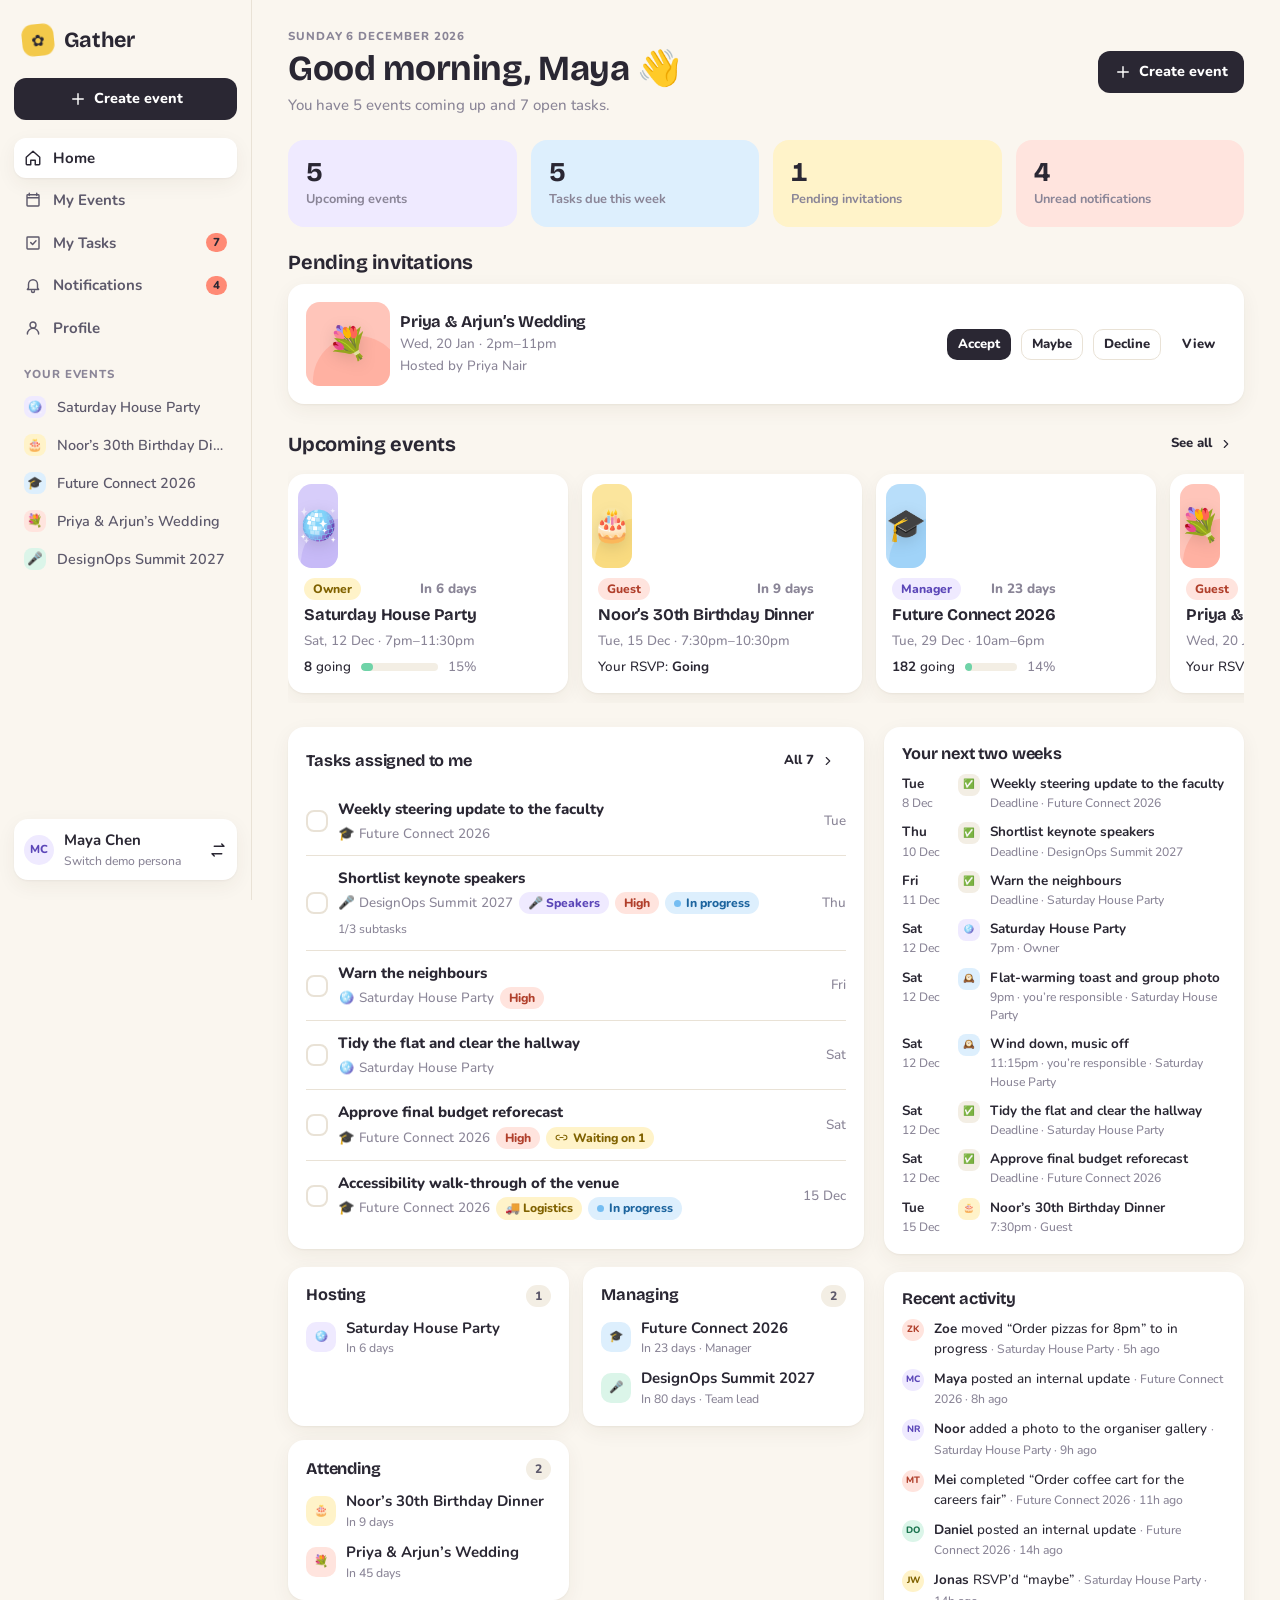
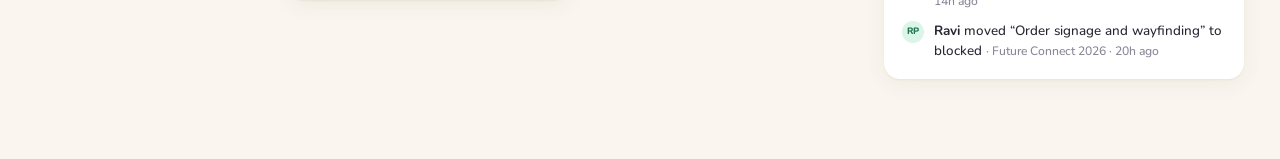
==== index.html @ 723389cb "Add Gather event management prototype Interactive web prototype with no build step: personal dashboa" ====
<!doctype html>
<html lang="en">
<head>
<meta charset="utf-8">
<meta name="viewport" content="width=device-width, initial-scale=1, viewport-fit=cover">
<title>Gather</title>
<meta name="theme-color" content="#faf6ef">
<meta name="apple-mobile-web-app-capable" content="yes">
<meta name="mobile-web-app-capable" content="yes">
<link rel="manifest" href="manifest.webmanifest">
<link rel="stylesheet" href="https://fonts.googleapis.com/css2?family=Bricolage+Grotesque:opsz,wght@12..96,600;12..96,700&family=Nunito:wght@400;600;700;800&display=swap">
<link rel="stylesheet" href="styles.css">
</head>
<body>
<div id="app"></div>
<script type="module" src="src/app.js"></script>
</body>
</html>
---- styles.css ----
/* Gather design system.
   Layout: app shell = side navigation + one content column on desktop,
   top bar + bottom tab bar on phones. Every event workspace reuses the same
   cards, pills and committee colours; density changes, the language does not. */
:root {
  --bg: #faf6ef; --surface: #ffffff; --surface-2: #f3eee4; --ink: #2a2733; --ink-2: #5d596b;
  --muted: #8a8597; --line: #e9e2d6; --btn-bg: #2a2733; --btn-fg: #ffffff; --scrim: rgba(42, 39, 51, .45);
  --lav: #a996f0; --lav-soft: #efeaff; --lav-ink: #5b46b8;
  --butter: #f3c94a; --butter-soft: #fff3c9; --butter-ink: #806200;
  --coral: #ff8a75; --coral-soft: #ffe4de; --coral-ink: #b03f2b;
  --mint: #6fd3a8; --mint-soft: #dbf5e9; --mint-ink: #1c7450;
  --sky: #74bdf2; --sky-soft: #ddeffd; --sky-ink: #1d659f;
  --shadow: 0 1px 2px rgba(60, 45, 20, .05), 0 6px 20px rgba(60, 45, 20, .06);
  --shadow-lg: 0 12px 40px rgba(40, 30, 20, .18);
  --r-sm: 10px; --r: 16px; --r-lg: 22px; --gutter: 16px;
  --display: 'Bricolage Grotesque', 'Nunito', ui-rounded, system-ui, sans-serif;
  --body: 'Nunito', ui-rounded, 'Segoe UI', system-ui, sans-serif;
}
@media (prefers-color-scheme: dark) {
  :root:not([data-theme="light"]) {
    --bg: #1b1921; --surface: #25222d; --surface-2: #2e2a38; --ink: #f3eff8; --ink-2: #c6c0d4;
    --muted: #958fa5; --line: #3a3546; --btn-bg: #f3eff8; --btn-fg: #1b1921; --scrim: rgba(0, 0, 0, .6);
    --lav-soft: #382f5e; --lav-ink: #cfc3ff; --butter-soft: #463b15; --butter-ink: #f8dc7e;
    --coral-soft: #502923; --coral-ink: #ffb3a5; --mint-soft: #1e4435; --mint-ink: #9be6c5;
    --sky-soft: #1c3a52; --sky-ink: #a9d7fa;
    --shadow: 0 1px 2px rgba(0, 0, 0, .3), 0 6px 20px rgba(0, 0, 0, .25); --shadow-lg: 0 12px 40px rgba(0, 0, 0, .5);
    color-scheme: dark;
  }
}
:root[data-theme="dark"] {
  --bg: #1b1921; --surface: #25222d; --surface-2: #2e2a38; --ink: #f3eff8; --ink-2: #c6c0d4;
  --muted: #958fa5; --line: #3a3546; --btn-bg: #f3eff8; --btn-fg: #1b1921; --scrim: rgba(0, 0, 0, .6);
  --lav-soft: #382f5e; --lav-ink: #cfc3ff; --butter-soft: #463b15; --butter-ink: #f8dc7e;
  --coral-soft: #502923; --coral-ink: #ffb3a5; --mint-soft: #1e4435; --mint-ink: #9be6c5;
  --sky-soft: #1c3a52; --sky-ink: #a9d7fa;
  --shadow: 0 1px 2px rgba(0, 0, 0, .3), 0 6px 20px rgba(0, 0, 0, .25); --shadow-lg: 0 12px 40px rgba(0, 0, 0, .5);
  color-scheme: dark;
}
/* colour scopes: a component reads --c (solid), --cs (soft fill), --ci (text on soft) */
.c-lav { --c: var(--lav); --cs: var(--lav-soft); --ci: var(--lav-ink); }
.c-butter { --c: var(--butter); --cs: var(--butter-soft); --ci: var(--butter-ink); }
.c-coral { --c: var(--coral); --cs: var(--coral-soft); --ci: var(--coral-ink); }
.c-mint { --c: var(--mint); --cs: var(--mint-soft); --ci: var(--mint-ink); }
.c-sky { --c: var(--sky); --cs: var(--sky-soft); --ci: var(--sky-ink); }
.c-grey { --c: var(--muted); --cs: var(--surface-2); --ci: var(--ink-2); }

* { box-sizing: border-box; }
html, body { margin: 0; }
body { background: var(--bg); color: var(--ink); font: 500 15px/1.5 var(--body); -webkit-font-smoothing: antialiased; }
h1, h2, h3, h4 { font-family: var(--display); margin: 0; line-height: 1.15; text-wrap: balance; letter-spacing: -.01em; }
h1 { font-size: clamp(1.6rem, 1.2rem + 1.6vw, 2.2rem); } h2 { font-size: 1.25rem; } h3 { font-size: 1.02rem; } h4 { font-size: .92rem; }
p { margin: 0; } a { color: inherit; }
button, input, select, textarea { font: inherit; color: inherit; }
button { cursor: pointer; background: none; border: 0; padding: 0; }
:focus-visible { outline: 2.5px solid var(--lav); outline-offset: 2px; border-radius: 8px; }
.muted { color: var(--muted); } .small { font-size: .84rem; } .tiny { font-size: .76rem; } .b { font-weight: 800; }
.num { font-variant-numeric: tabular-nums; } .grow { flex: 1; min-width: 0; } .nowrap { white-space: nowrap; }
.row { display: flex; align-items: center; gap: 10px; } .row.wrap { flex-wrap: wrap; } .row.top { align-items: flex-start; }
.col { display: flex; flex-direction: column; gap: 10px; min-width: 0; } .gap-s { gap: 6px; } .gap-l { gap: 18px; } .between { justify-content: space-between; }
.clip { overflow: hidden; text-overflow: ellipsis; white-space: nowrap; min-width: 0; }
.eyebrow { font-size: .72rem; font-weight: 800; letter-spacing: .08em; text-transform: uppercase; color: var(--muted); }
.ic { width: 18px; height: 18px; flex: none; stroke: currentColor; fill: none; stroke-width: 1.9; stroke-linecap: round; stroke-linejoin: round; }

/* ---------- shell ---------- */
.app { display: grid; grid-template-columns: 252px minmax(0, 1fr); min-height: 100vh; }
.sidebar { position: sticky; top: 0; align-self: start; height: 100vh; overflow-y: auto; padding: 20px 14px; display: flex; flex-direction: column; gap: 18px; border-right: 1px solid var(--line); }
.brand { display: flex; align-items: center; gap: 10px; padding: 4px 8px; font: 700 1.35rem var(--display); }
.brand-mark { width: 32px; height: 32px; border-radius: 11px; background: var(--butter); color: #2a2733; display: grid; place-items: center; font-size: 1rem; transform: rotate(-6deg); }
.nav { display: flex; flex-direction: column; gap: 2px; }
.nav-item { display: flex; align-items: center; gap: 11px; padding: 9px 10px; border-radius: 12px; font-weight: 700; color: var(--ink-2); text-align: left; width: 100%; }
.nav-item:hover { background: var(--surface-2); }
.nav-item.on { background: var(--surface); color: var(--ink); box-shadow: var(--shadow); }
.nav-item .count { margin-left: auto; background: var(--coral); color: #2a2733; border-radius: 99px; font-size: .72rem; font-weight: 800; padding: 1px 7px; }
.nav-ev { font-weight: 600; font-size: .9rem; padding: 7px 10px; }
.nav-ev .dot { width: 22px; height: 22px; border-radius: 8px; background: var(--cs); display: grid; place-items: center; font-size: .78rem; flex: none; }
.who { margin-top: auto; display: flex; align-items: center; gap: 10px; padding: 10px; border-radius: 14px; background: var(--surface); box-shadow: var(--shadow); text-align: left; width: 100%; }
.main { min-width: 0; }
.page { max-width: 1120px; margin: 0 auto; padding-block: 28px 80px; padding-left: max(var(--gutter), env(safe-area-inset-left, 0px)); padding-right: max(var(--gutter), env(safe-area-inset-right, 0px)); display: flex; flex-direction: column; gap: 24px; }
.topbar, .tabbar { display: none; }
@media (min-width: 900px) { :root { --gutter: 36px; } }
@media (max-width: 899px) {
  .app { display: block; } .sidebar { display: none; }
  .topbar { display: flex; align-items: center; gap: 10px; position: sticky; top: env(safe-area-inset-top, 0px); z-index: 20; background: var(--bg); padding-block: 10px; padding-left: max(16px, env(safe-area-inset-left, 0px)); padding-right: max(16px, env(safe-area-inset-right, 0px)); border-bottom: 1px solid var(--line); }
  .tabbar { display: grid; grid-template-columns: repeat(5, 1fr); position: fixed; left: 0; right: 0; bottom: 0; z-index: 30; background: var(--surface); border-top: 1px solid var(--line); padding: 6px max(8px, env(safe-area-inset-right, 0px)) calc(6px + env(safe-area-inset-bottom, 0px)) max(8px, env(safe-area-inset-left, 0px)); }
  .tab { display: flex; flex-direction: column; align-items: center; gap: 2px; font-size: .68rem; font-weight: 700; color: var(--muted); padding: 5px 0; border-radius: 12px; position: relative; }
  .tab.on { color: var(--ink); } .tab.on .ic { stroke-width: 2.4; }
  .tab .count { position: absolute; top: 0; left: 54%; background: var(--coral); color: #2a2733; border-radius: 99px; font-size: .62rem; font-weight: 800; padding: 0 5px; }
  .tab-create { width: 44px; height: 44px; border-radius: 16px; background: var(--btn-bg); color: var(--btn-fg); display: grid; place-items: center; margin: 0 auto; }
  .page { padding-block: 18px 110px; gap: 20px; }
  body::before { content: ""; position: fixed; inset: 0 0 auto; height: env(safe-area-inset-top, 0px); z-index: 10; background: var(--bg); }
}

/* ---------- primitives ---------- */
.card { background: var(--surface); border-radius: var(--r); box-shadow: var(--shadow); padding: 18px; min-width: 0; }
.card.flat { box-shadow: none; border: 1px solid var(--line); }
.card.tint { background: var(--cs); box-shadow: none; }
.card.click { cursor: pointer; transition: transform .15s ease, box-shadow .15s ease; text-align: left; width: 100%; }
.card.click:hover { transform: translateY(-2px); box-shadow: var(--shadow-lg); }
.grid { display: grid; gap: 14px; } .g2 { grid-template-columns: repeat(auto-fit, minmax(min(100%, 300px), 1fr)); }
.g3 { grid-template-columns: repeat(auto-fill, minmax(min(100%, 250px), 1fr)); } .g4 { grid-template-columns: repeat(auto-fit, minmax(124px, 1fr)); }
.split { display: grid; gap: 20px; grid-template-columns: minmax(0, 1.6fr) minmax(0, 1fr); align-items: start; }
@media (max-width: 899px) { .split { grid-template-columns: minmax(0, 1fr); } }
.sec-head { display: flex; align-items: center; justify-content: space-between; gap: 10px; flex-wrap: wrap; }
.btn { display: inline-flex; align-items: center; justify-content: center; gap: 7px; padding: 9px 15px; border-radius: 12px; font-weight: 800; font-size: .9rem; background: var(--surface); border: 1px solid var(--line); white-space: nowrap; transition: transform .1s ease, background .15s; }
.btn:hover { background: var(--surface-2); } .btn:active { transform: scale(.97); }
.btn.primary { background: var(--btn-bg); color: var(--btn-fg); border-color: transparent; } .btn.primary:hover { opacity: .9; }
.btn.soft { background: var(--cs, var(--lav-soft)); color: var(--ci, var(--lav-ink)); border-color: transparent; }
.btn.ghost { border-color: transparent; background: none; } .btn.ghost:hover { background: var(--surface-2); }
.btn.sm { padding: 5px 10px; font-size: .82rem; border-radius: 10px; } .btn.icon { padding: 7px; } .btn.danger { color: var(--coral-ink); }
.btn:disabled { opacity: .45; cursor: not-allowed; }
.pill { display: inline-flex; align-items: center; gap: 5px; padding: 2px 9px; border-radius: 99px; font-size: .76rem; font-weight: 800; background: var(--cs, var(--surface-2)); color: var(--ci, var(--ink-2)); white-space: nowrap; }
.pill .pdot { width: 7px; height: 7px; border-radius: 50%; background: var(--c, var(--muted)); }
.chip { display: inline-flex; align-items: center; gap: 6px; padding: 6px 12px; border-radius: 99px; font-size: .84rem; font-weight: 700; background: var(--surface); border: 1px solid var(--line); color: var(--ink-2); white-space: nowrap; }
.chip.on { background: var(--btn-bg); color: var(--btn-fg); border-color: transparent; }
.chips { display: flex; gap: 8px; flex-wrap: wrap; } .chips.scroll { flex-wrap: nowrap; overflow-x: auto; scrollbar-width: none; padding-bottom: 2px; }
.avatar { width: 30px; height: 30px; border-radius: 50%; background: var(--cs); color: var(--ci); display: inline-grid; place-items: center; font-size: .72rem; font-weight: 800; flex: none; }
.avatar.lg { width: 44px; height: 44px; font-size: .95rem; } .avatar.sm { width: 22px; height: 22px; font-size: .58rem; } .avatar.xl { width: 72px; height: 72px; font-size: 1.5rem; }
.stack { display: inline-flex; } .stack .avatar { margin-left: -7px; box-shadow: 0 0 0 2px var(--surface); } .stack .avatar:first-child { margin-left: 0; }
.bar { height: 8px; border-radius: 99px; background: var(--surface-2); overflow: hidden; }
.bar > i { display: block; height: 100%; border-radius: 99px; background: var(--c, var(--mint)); transition: width .4s ease; }
.stat { display: flex; flex-direction: column; gap: 2px; } .stat .v { font: 700 1.7rem var(--display); font-variant-numeric: tabular-nums; line-height: 1.1; }
.stat .k { font-size: .8rem; font-weight: 700; color: var(--muted); }
.empty { text-align: center; padding: 34px 16px; color: var(--muted); display: flex; flex-direction: column; align-items: center; gap: 8px; }
.empty .big { font-size: 2rem; }
.sim { display: inline-flex; align-items: center; gap: 4px; font-size: .7rem; font-weight: 800; letter-spacing: .04em; text-transform: uppercase; padding: 2px 7px; border-radius: 6px; border: 1.5px dashed var(--butter); color: var(--butter-ink); background: var(--butter-soft); }
.list { display: flex; flex-direction: column; } .list > * { border-top: 1px solid var(--line); padding: 11px 0; } .list > *:first-child { border-top: 0; }
.tick { width: 22px; height: 22px; border-radius: 8px; border: 2px solid var(--line); display: grid; place-items: center; flex: none; color: transparent; transition: all .15s; }
.tick.on { background: var(--mint); border-color: var(--mint); color: #173d2c; } .tick .ic { width: 14px; height: 14px; stroke-width: 3; }
.done-text { text-decoration: line-through; color: var(--muted); }
.field { display: flex; flex-direction: column; gap: 5px; min-width: 0; } .field > span { font-size: .8rem; font-weight: 800; color: var(--ink-2); }
.input, select.input, textarea.input { width: 100%; padding: 9px 12px; border-radius: 12px; border: 1.5px solid var(--line); background: var(--surface); min-width: 0; }
.input:focus { outline: none; border-color: var(--lav); box-shadow: 0 0 0 3px var(--lav-soft); }
textarea.input { resize: vertical; min-height: 76px; } select.input.sm, .input.sm { padding: 4px 8px; font-size: .84rem; border-radius: 9px; width: auto; }
.form-grid { display: grid; gap: 12px; grid-template-columns: repeat(auto-fit, minmax(min(100%, 180px), 1fr)); }
.switch { width: 38px; height: 22px; border-radius: 99px; background: var(--line); position: relative; flex: none; transition: background .15s; }
.switch::after { content: ""; position: absolute; top: 3px; left: 3px; width: 16px; height: 16px; border-radius: 50%; background: var(--surface); transition: transform .15s; box-shadow: 0 1px 2px rgba(0,0,0,.2); }
.switch.on { background: var(--mint); } .switch.on::after { transform: translateX(16px); } .switch:disabled { opacity: .5; cursor: not-allowed; }
.seg { display: inline-flex; background: var(--surface-2); border-radius: 12px; padding: 3px; gap: 2px; }
.seg button { padding: 6px 12px; border-radius: 10px; font-weight: 800; font-size: .84rem; color: var(--ink-2); display: inline-flex; gap: 6px; align-items: center; }
.seg button.on { background: var(--surface); color: var(--ink); box-shadow: var(--shadow); }
.table-wrap { overflow-x: auto; } table { border-collapse: collapse; width: 100%; font-size: .88rem; }
th { text-align: left; font-size: .72rem; letter-spacing: .06em; text-transform: uppercase; color: var(--muted); padding: 8px 10px; font-weight: 800; white-space: nowrap; }
td { padding: 9px 10px; border-top: 1px solid var(--line); vertical-align: middle; }

/* ---------- modal / toast ---------- */
.scrim { position: fixed; inset: 0; background: var(--scrim); z-index: 50; display: grid; place-items: center; padding: 20px; animation: fade .15s ease; }
.modal { background: var(--bg); border-radius: var(--r-lg); box-shadow: var(--shadow-lg); width: min(100%, 560px); max-height: min(88vh, 860px); display: flex; flex-direction: column; animation: pop .2s ease; }
.modal.wide { width: min(100%, 760px); }
.modal-head { display: flex; align-items: center; gap: 10px; padding: 16px 20px 6px; } .modal-body { padding: 10px 20px 20px; overflow-y: auto; display: flex; flex-direction: column; gap: 14px; }
.modal-foot { padding: 12px 20px calc(14px + env(safe-area-inset-bottom, 0px)); border-top: 1px solid var(--line); display: flex; gap: 8px; justify-content: flex-end; flex-wrap: wrap; }
@media (max-width: 640px) { .scrim { padding: 0; place-items: end stretch; } .modal, .modal.wide { width: 100%; border-radius: var(--r-lg) var(--r-lg) 0 0; max-height: 92vh; animation: rise .22s ease; } }
.toasts { position: fixed; left: 50%; transform: translateX(-50%); bottom: calc(84px + env(safe-area-inset-bottom, 0px)); z-index: 70; display: flex; flex-direction: column; gap: 8px; align-items: center; width: max-content; max-width: calc(100vw - 32px); }
.toast { background: var(--btn-bg); color: var(--btn-fg); padding: 10px 16px; border-radius: 14px; font-weight: 700; font-size: .88rem; box-shadow: var(--shadow-lg); animation: rise .2s ease; display: flex; gap: 8px; align-items: center; }
@keyframes fade { from { opacity: 0; } } @keyframes pop { from { transform: scale(.96); opacity: 0; } } @keyframes rise { from { transform: translateY(14px); opacity: 0; } }
@media (prefers-reduced-motion: reduce) { * { animation: none !important; transition: none !important; } }

/* ---------- event cover & workspace ---------- */
.cover { position: relative; border-radius: var(--r-lg); background: var(--cs); overflow: hidden; min-height: 120px; display: grid; place-items: center; }
.cover::before, .cover::after { content: ""; position: absolute; border-radius: 50%; background: var(--c); opacity: .35; }
.cover::before { width: 150px; height: 150px; right: -40px; top: -50px; } .cover::after { width: 90px; height: 90px; left: 8%; bottom: -40px; }
.cover .emo { font-size: 3rem; position: relative; z-index: 1; filter: drop-shadow(0 4px 8px rgba(0,0,0,.12)); }
.cover img { position: absolute; inset: 0; width: 100%; height: 100%; object-fit: cover; z-index: 1; }
.cover.sm { min-height: 84px; border-radius: 14px; } .cover.sm .emo { font-size: 2rem; }
.cover.hero { min-height: 150px; } .cover.hero .emo { font-size: 4rem; }
.ws-head { display: flex; flex-direction: column; gap: 14px; }
.ws-title { display: flex; gap: 14px; align-items: flex-end; flex-wrap: wrap; }
.ws-tabs { display: flex; gap: 4px; overflow-x: auto; scrollbar-width: none; border-bottom: 1px solid var(--line); position: sticky; top: 0; background: var(--bg); z-index: 15; margin-inline: calc(-1 * var(--gutter)); padding-inline: var(--gutter); }
.ws-tab { display: inline-flex; align-items: center; gap: 7px; padding: 11px 12px; font-weight: 800; font-size: .88rem; color: var(--muted); border-bottom: 2.5px solid transparent; white-space: nowrap; }
.ws-tab.on { color: var(--ink); border-color: var(--ink); }
@media (max-width: 899px) { .ws-tabs { top: calc(53px + env(safe-area-inset-top, 0px)); } }
.count-down { display: flex; gap: 8px; } .count-down div { background: var(--surface); border-radius: 14px; padding: 8px 12px; text-align: center; min-width: 58px; }
.count-down b { display: block; font: 700 1.5rem var(--display); font-variant-numeric: tabular-nums; }
.qa { display: flex; flex-direction: column; align-items: center; gap: 6px; padding: 14px 8px; border-radius: var(--r); background: var(--cs); color: var(--ci); font-weight: 800; font-size: .84rem; text-align: center; transition: transform .15s; }
.qa:hover { transform: translateY(-2px) rotate(-1deg); }

/* ---------- tasks ---------- */
.board { display: grid; grid-template-columns: repeat(4, minmax(230px, 1fr)); gap: 12px; overflow-x: auto; padding-bottom: 8px; }
.lane { background: var(--surface-2); border-radius: var(--r); padding: 10px; display: flex; flex-direction: column; gap: 8px; min-height: 160px; }
.lane.over { outline: 2.5px dashed var(--lav); }
.tcard { background: var(--surface); border-radius: 13px; padding: 11px 12px; box-shadow: var(--shadow); display: flex; flex-direction: column; gap: 8px; cursor: pointer; text-align: left; border-left: 4px solid var(--c, var(--line)); }
.tcard:hover { box-shadow: var(--shadow-lg); }
.cal { display: grid; grid-template-columns: repeat(7, minmax(0, 1fr)); gap: 4px; }
.cal .dow { font-size: .7rem; font-weight: 800; color: var(--muted); text-align: center; padding: 4px 0; text-transform: uppercase; }
.cal .day { background: var(--surface); border-radius: 10px; min-height: 84px; padding: 5px; display: flex; flex-direction: column; gap: 3px; font-size: .74rem; min-width: 0; }
.cal .day.out { background: transparent; } .cal .day.today { outline: 2px solid var(--lav); } .cal .day.evday { background: var(--butter-soft); }
.cal .ev { background: var(--cs); color: var(--ci); border-radius: 6px; padding: 1px 5px; font-weight: 700; overflow: hidden; text-overflow: ellipsis; white-space: nowrap; text-align: left; }
@media (max-width: 640px) { .cal .day { min-height: 58px; } }

/* ---------- timeline ---------- */
.tl { position: relative; display: flex; flex-direction: column; gap: 12px; padding-left: 86px; }
.tl::before { content: ""; position: absolute; left: 72px; top: 8px; bottom: 8px; width: 2px; background: var(--line); }
.tl-item { position: relative; } .tl-time { position: absolute; left: -86px; width: 60px; text-align: right; font-weight: 800; font-size: .84rem; top: 14px; font-variant-numeric: tabular-nums; }
.tl-item::before { content: ""; position: absolute; left: -19px; top: 18px; width: 12px; height: 12px; border-radius: 50%; background: var(--c, var(--lav)); box-shadow: 0 0 0 4px var(--bg); }

/* ---------- gallery ---------- */
.photos { display: grid; grid-template-columns: repeat(auto-fill, minmax(150px, 1fr)); gap: 10px; }
.photo { position: relative; aspect-ratio: 1; border-radius: 16px; overflow: hidden; background: var(--cs); display: grid; place-items: center; cursor: pointer; width: 100%; max-width: 100%; }
.photo:nth-child(5n+1) { aspect-ratio: auto; grid-row: span 2; min-height: 100%; }
.photo img { width: 100%; height: 100%; object-fit: cover; position: absolute; inset: 0; }
.photo .emo { font-size: 3rem; } .photo .cap { position: absolute; left: 0; right: 0; bottom: 0; padding: 22px 10px 8px; font-size: .76rem; font-weight: 700; color: #fff; background: linear-gradient(transparent, rgba(0,0,0,.55)); text-align: left; }
.photo .badge { position: absolute; top: 8px; left: 8px; }
.viewfinder { position: relative; aspect-ratio: 4/3; max-width: 100%; border-radius: 18px; overflow: hidden; background: #17151c; display: grid; place-items: center; color: #fff; }
.viewfinder video, .viewfinder img, .viewfinder canvas { width: 100%; height: 100%; object-fit: cover; position: absolute; inset: 0; }
.viewfinder .scene { font-size: 5rem; animation: bob 3s ease-in-out infinite; } @keyframes bob { 50% { transform: translateY(-8px) rotate(3deg); } }
.viewfinder .hud { position: absolute; top: 10px; left: 10px; z-index: 2; }
.shutter { width: 64px; height: 64px; border-radius: 50%; background: var(--surface); border: 5px solid var(--coral); margin: 0 auto; display: block; transition: transform .1s; } .shutter:active { transform: scale(.9); }
.lightbox { background: var(--surface); border-radius: var(--r-lg); width: min(100%, 720px); overflow: hidden; }
.lightbox .frame { aspect-ratio: 4/3; max-width: 100%; background: var(--cs); display: grid; place-items: center; position: relative; }
.lightbox .frame img { width: 100%; height: 100%; object-fit: contain; position: absolute; inset: 0; background: #17151c; } .lightbox .frame .emo { font-size: 7rem; }

/* ---------- misc ---------- */
.steps { display: flex; gap: 6px; } .steps i { height: 6px; flex: 1; border-radius: 99px; background: var(--line); } .steps i.on { background: var(--lav); }
.pick { border: 2px solid var(--line); border-radius: var(--r); padding: 14px; text-align: left; background: var(--surface); display: flex; flex-direction: column; gap: 6px; }
.pick.on { border-color: var(--ink); box-shadow: var(--shadow); } .pick.center { align-items: center; text-align: center; padding: 10px 6px; font-size: .82rem; font-weight: 700; }
.budget-bar { height: 14px; border-radius: 99px; background: var(--surface-2); position: relative; overflow: hidden; }
.budget-bar i { position: absolute; left: 0; top: 0; bottom: 0; border-radius: 99px; } .budget-bar .planned { background: var(--c); opacity: .35; } .budget-bar .actual { background: var(--c); }
.stackbar { display: flex; height: 18px; border-radius: 99px; overflow: hidden; background: var(--surface-2); gap: 2px; } .stackbar i { background: var(--c); min-width: 3px; }
.mention { color: var(--lav-ink); font-weight: 800; background: var(--lav-soft); border-radius: 6px; padding: 0 4px; }
.perm th, .perm td { text-align: center; } .perm td:first-child, .perm th:first-child { text-align: left; }
.banner { display: flex; gap: 10px; align-items: center; padding: 10px 14px; border-radius: 14px; background: var(--cs); color: var(--ci); font-weight: 700; font-size: .88rem; flex-wrap: wrap; }
.unread { box-shadow: inset 4px 0 0 var(--coral), var(--shadow); }
.hscroll { display: flex; gap: 14px; overflow-x: auto; scrollbar-width: none; padding: 4px 2px 10px; scroll-snap-type: x proximity; } .hscroll > * { flex: 0 0 min(280px, 78vw); scroll-snap-align: start; }
@media (max-width: 899px) { .ws-head .cover.sm { display: none; } .ws-head .cover.hero { min-height: 104px; } .ws-head .cover.hero .emo { font-size: 3rem; } }
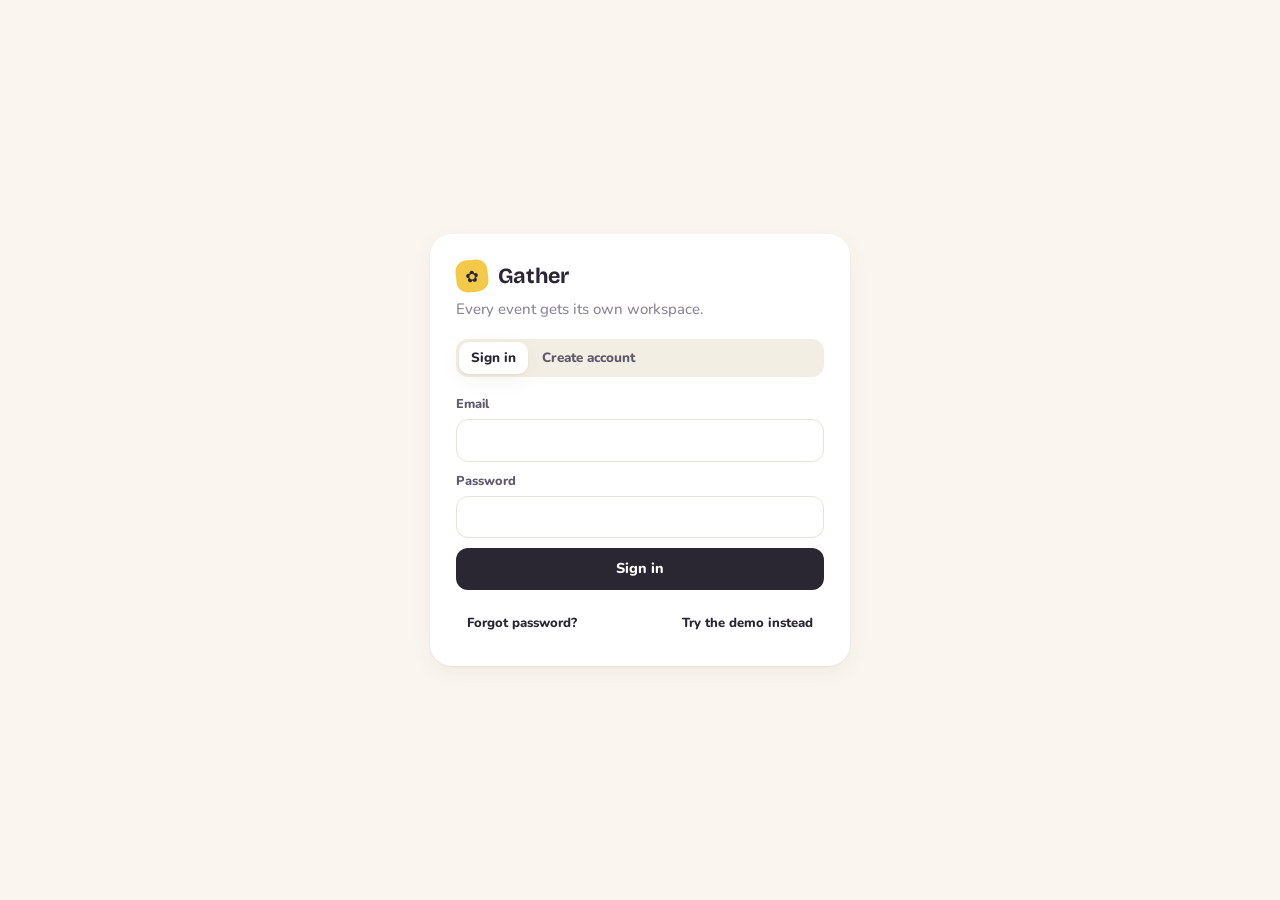
==== commit 873848a5: "Launch basics: hide unfinished features, password reset, feedback, account deletion, templates, lega" ====
--- a/index.html
+++ b/index.html
@@ -3,7 +3,17 @@
 <head>
 <meta charset="utf-8">
 <meta name="viewport" content="width=device-width, initial-scale=1, viewport-fit=cover">
-<title>Gather</title>
+<title>Gather: plan events together</title>
+<meta name="description" content="Plan an event with friends: invite everyone by WhatsApp or email, track replies and share out the jobs, all in one place.">
+<meta property="og:type" content="website">
+<meta property="og:site_name" content="Gather">
+<meta property="og:title" content="Gather: plan events together">
+<meta property="og:description" content="Invite everyone by WhatsApp or email, track replies and share out the jobs, all in one place.">
+<meta property="og:image" content="https://manthan-gather.netlify.app/og.png">
+<meta property="og:image:width" content="1200">
+<meta property="og:image:height" content="630">
+<meta name="twitter:card" content="summary_large_image">
+<link rel="icon" href="data:image/svg+xml,%3Csvg xmlns='http://www.w3.org/2000/svg' viewBox='0 0 100 100'%3E%3Crect width='100' height='100' rx='26' fill='%232a2733'/%3E%3Ctext x='50' y='70' font-size='62' text-anchor='middle' fill='%23faf6ef'%3E%E2%9C%BF%3C/text%3E%3C/svg%3E">
 <meta name="theme-color" content="#faf6ef">
 <meta name="apple-mobile-web-app-capable" content="yes">
 <meta name="mobile-web-app-capable" content="yes">
--- a/styles.css
+++ b/styles.css
@@ -221,3 +221,10 @@
 .unread { box-shadow: inset 4px 0 0 var(--coral), var(--shadow); }
 .hscroll { display: flex; gap: 14px; overflow-x: auto; scrollbar-width: none; padding: 4px 2px 10px; scroll-snap-type: x proximity; } .hscroll > * { flex: 0 0 min(280px, 78vw); scroll-snap-align: start; }
 @media (max-width: 899px) { .ws-head .cover.sm { display: none; } .ws-head .cover.hero { min-height: 104px; } .ws-head .cover.hero .emo { font-size: 3rem; } }
+/* sign-in */
+.auth-wrap { min-height: 100vh; min-height: 100dvh; display: grid; place-items: center; padding-block: 24px; padding-left: max(16px, env(safe-area-inset-left, 0px)); padding-right: max(16px, env(safe-area-inset-right, 0px)); }
+.auth-card { width: min(100%, 420px); background: var(--surface); border-radius: var(--r-lg); box-shadow: var(--shadow); padding: 26px; }
+.sync { display: flex; align-items: center; gap: 7px; font-size: .78rem; font-weight: 700; color: var(--muted); padding: 0 10px; }
+.sync i { width: 8px; height: 8px; border-radius: 50%; background: var(--c, var(--muted)); }
+.btn.disabled { opacity: .45; }
+a.btn { text-decoration: none; }
